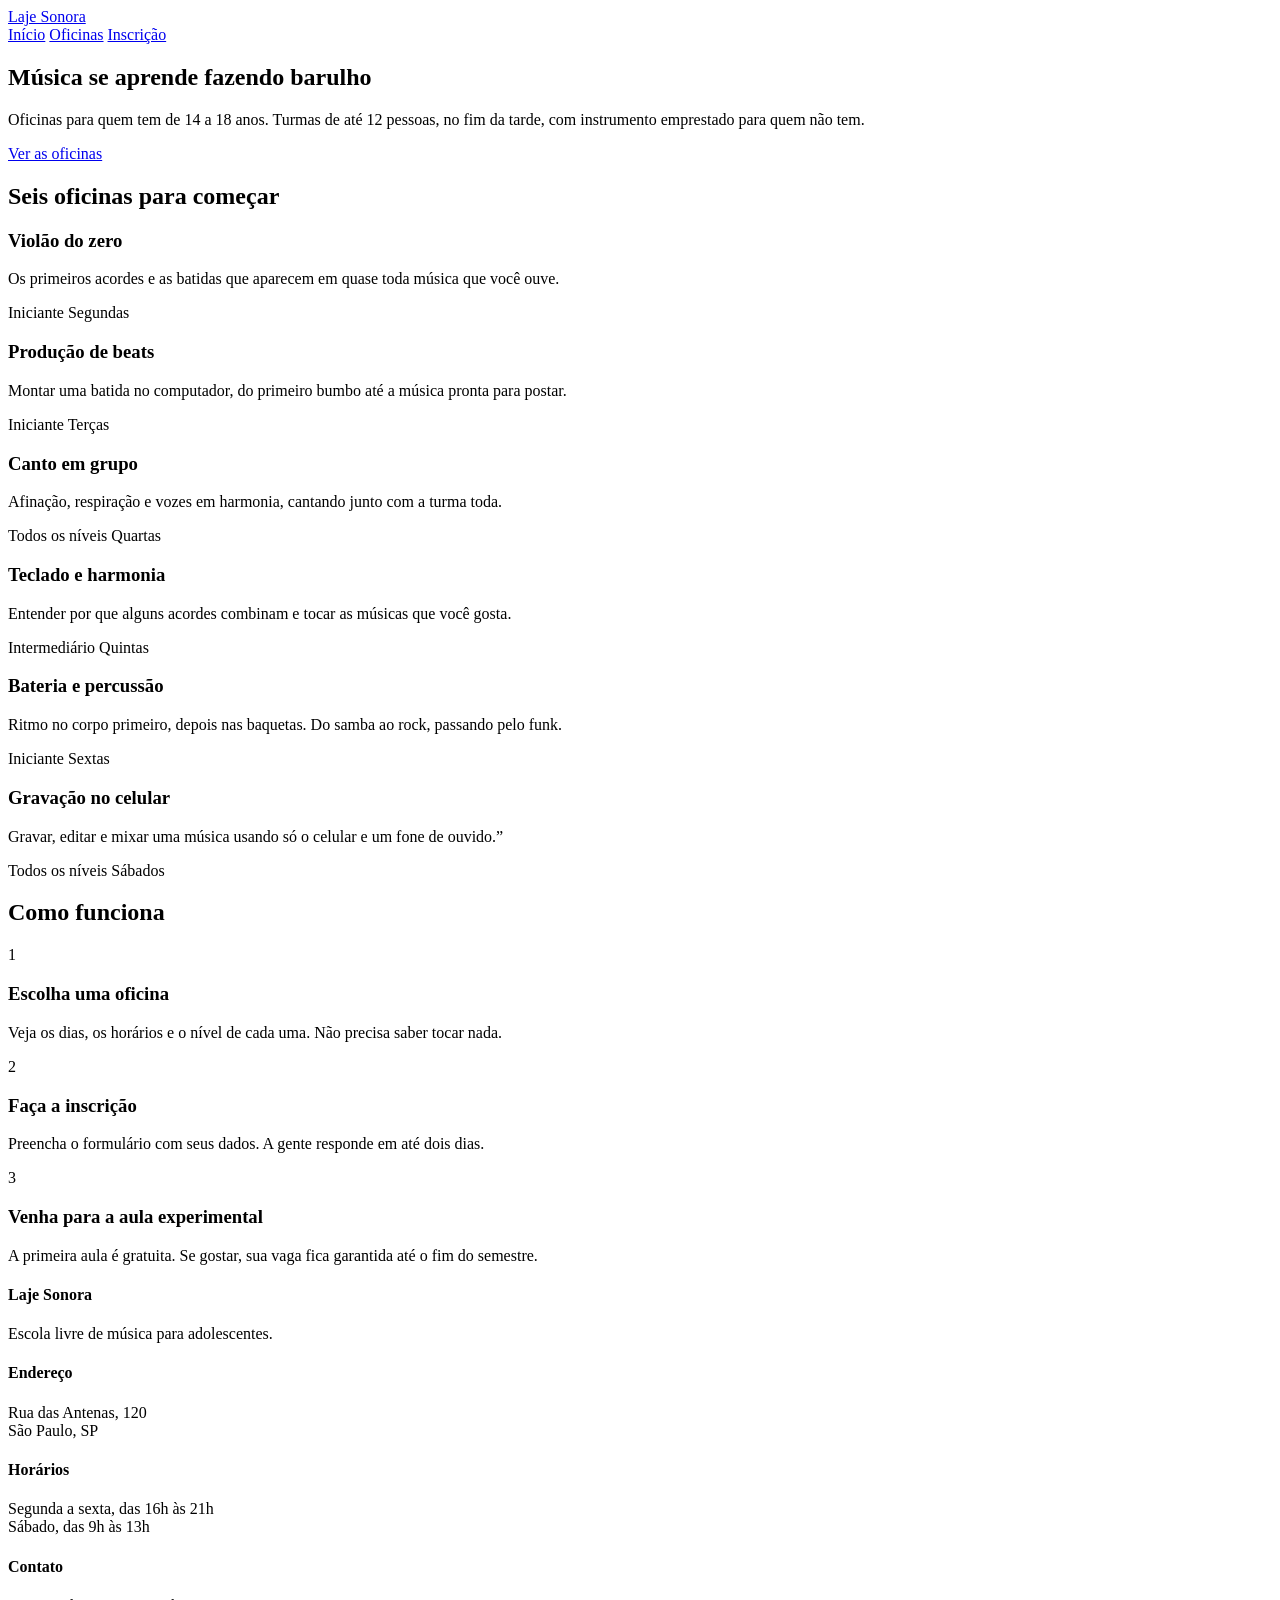
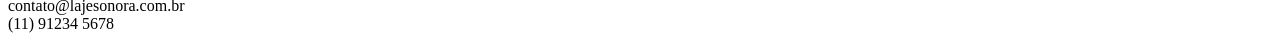
==== index.html @ 552fb688 "Initial commit" ====
<!DOCTYPE html>
<html lang="pt-BR">
<head>
    <meta charset="UTF-8">
    <meta name="viewport" content="width=device-width, initial-scale=1.0">
    <link rel="preconnect" href="https://fonts.googleapis.com">
    <link rel="preconnect" href="https://fonts.gstatic.com" crossorigin>
    <link href="https://fonts.googleapis.com/css2?family=Archivo:ital,wght@0,100..900;1,100..900&family=Big+Shoulders:opsz,wght@10..72,100..900&display=swap" rel="stylesheet">
    <link rel="stylesheet" href="index.css">
    <title>Laje Sonora | Início</title>
</head>
<body>
    <header class="conteudo topo">
        <a href="index.html" class="logo">Laje Sonora</a>
        <nav class="menu">
            <a href="index.html" class="atual">Início</a>
            <a href="oficinas.html">Oficinas</a>
            <a href="inscricao.html">Inscrição</a>
        </nav>
    </header>

    <main>
        <section class="conteudo cartazes">

            <div class="cartaz cartaz-principal">
                <h1>Música se aprende fazendo barulho</h1>
            </div>

            <div class="cartaz cartaz-lateral">
                <p>Oficinas para quem tem de 14 a 18 anos. Turmas de até 12 pessoas, no fim da tarde, com instrumento emprestado para quem não tem.</p>
                <a href="oficinas.html" class="botao">Ver as oficinas</a>
            </div>

        </section>

        <section class="conteudo secao">
            <h2 class="titulo-secao">Seis oficinas para começar</h2>
            
            <div class="cards">
                <article class="card">
                    <div class="foto foto-azul">
                    </div>
                    <div class="card-texto">
                        <h3>Violão do zero</h3>
                        <p>Os primeiros acordes e as batidas que aparecem em quase toda música que você ouve.</p>
                        <div class="card-info">
                            <span>Iniciante</span>
                            <span>Segundas</span>
                        </div>
                    </div>
                </article>

                <article class="card">
                    <div class="foto-amarela">
                    </div>
                    <div class="card-texto">
                        <h3>Produção de beats</h3>
                        <p>Montar uma batida no computador, do primeiro bumbo até a música pronta para postar.</p>
                        <div class="card-info">
                            <span>Iniciante</span>
                            <span>Terças</span>
                        </div>
                    </div>
                </article>

                <article class="card">
                    <div class="foto-tinta">
                    </div>
                    <div class="card-texto">
                        <h3>Canto em grupo</h3>
                        <p>Afinação, respiração e vozes em harmonia, cantando junto com a turma toda.</p>
                        <div class="card-info">
                            <span>Todos os níveis</span>
                            <span>Quartas</span>
                        </div>
                    </div>
                </article>

                <article class="card">
                    <div class="foto">
                    </div>
                    <div class="card-texto">
                        <h3>Teclado e harmonia</h3>
                        <p>Entender por que alguns acordes combinam e tocar as músicas que você gosta.</p>
                        <div class="card-info">
                            <span>Intermediário</span>
                            <span>Quintas</span>
                        </div>
                    </div>
                </article>

                <article class="card">
                    <div class="foto-azul">
                    </div>
                    <div class="card-texto">
                        <h3>Bateria e percussão</h3>
                        <p>Ritmo no corpo primeiro, depois nas baquetas. Do samba ao rock, passando pelo funk.</p>
                        <div class="card-info">
                            <span>Iniciante</span>
                            <span>Sextas</span>
                        </div>
                    </div>
                </article>

                <article class="card">
                    <div class="foto-amarela">
                    </div>
                    <div class="card-texto">
                        <h3>Gravação no celular</h3>
                        <p>Gravar, editar e mixar uma música usando só o celular e um fone de ouvido.”</p>
                        <div class="card-info">
                            <span>Todos os níveis</span>
                            <span>Sábados</span>
                        </div>
                    </div>
                </article>
            </div>

            <section class="conteudo secao">
                <h2 class="titulo-secao">Como funciona</h2>

                <div class="passos">
                    <div class="passo">
                        <p class="passo-numero">1</p>
                        <h3>Escolha uma oficina</h3>
                        <p>Veja os dias, os horários e o nível de cada uma. Não precisa saber tocar nada.</p>
                    </div>

                    <div class="passo">
                        <p class="passo-numero">2</p>
                        <h3>Faça a inscrição</h3>
                        <p>Preencha o formulário com seus dados. A gente responde em até dois dias.</p>
                    </div>

                    <div class="passo">
                        <p class="passo-numero">3</p>
                        <h3>Venha para a aula experimental</h3>
                        <p>A primeira aula é gratuita. Se gostar, sua vaga fica garantida até o fim do semestre.</p>
                    </div>
                </div>
            </section>
        </section>
    </main>

    <footer class="rodape">
        <div class="conteudo rodape-colunas">

            <div class="rodape-coluna">
                <h4>Laje Sonora</h4>
                <p>Escola livre de música para adolescentes.</p>
            </div>
            
            <div class="rodape-coluna">
                <h4>Endereço</h4>
                <p>Rua das Antenas, 120<br> São Paulo, SP</p>
            </div>
            
            <div class="rodape-coluna">
                <h4>Horários</h4>
                <p>Segunda a sexta, das 16h às 21h<br> Sábado, das 9h às 13h</p>
            </div>

            <div class="rodape-coluna">
                <h4>Contato</h4>
                <p>contato@lajesonora.com.br<br> (11) 91234 5678</p>
            </div>
        </div>
    </footer>
</body>
</html>
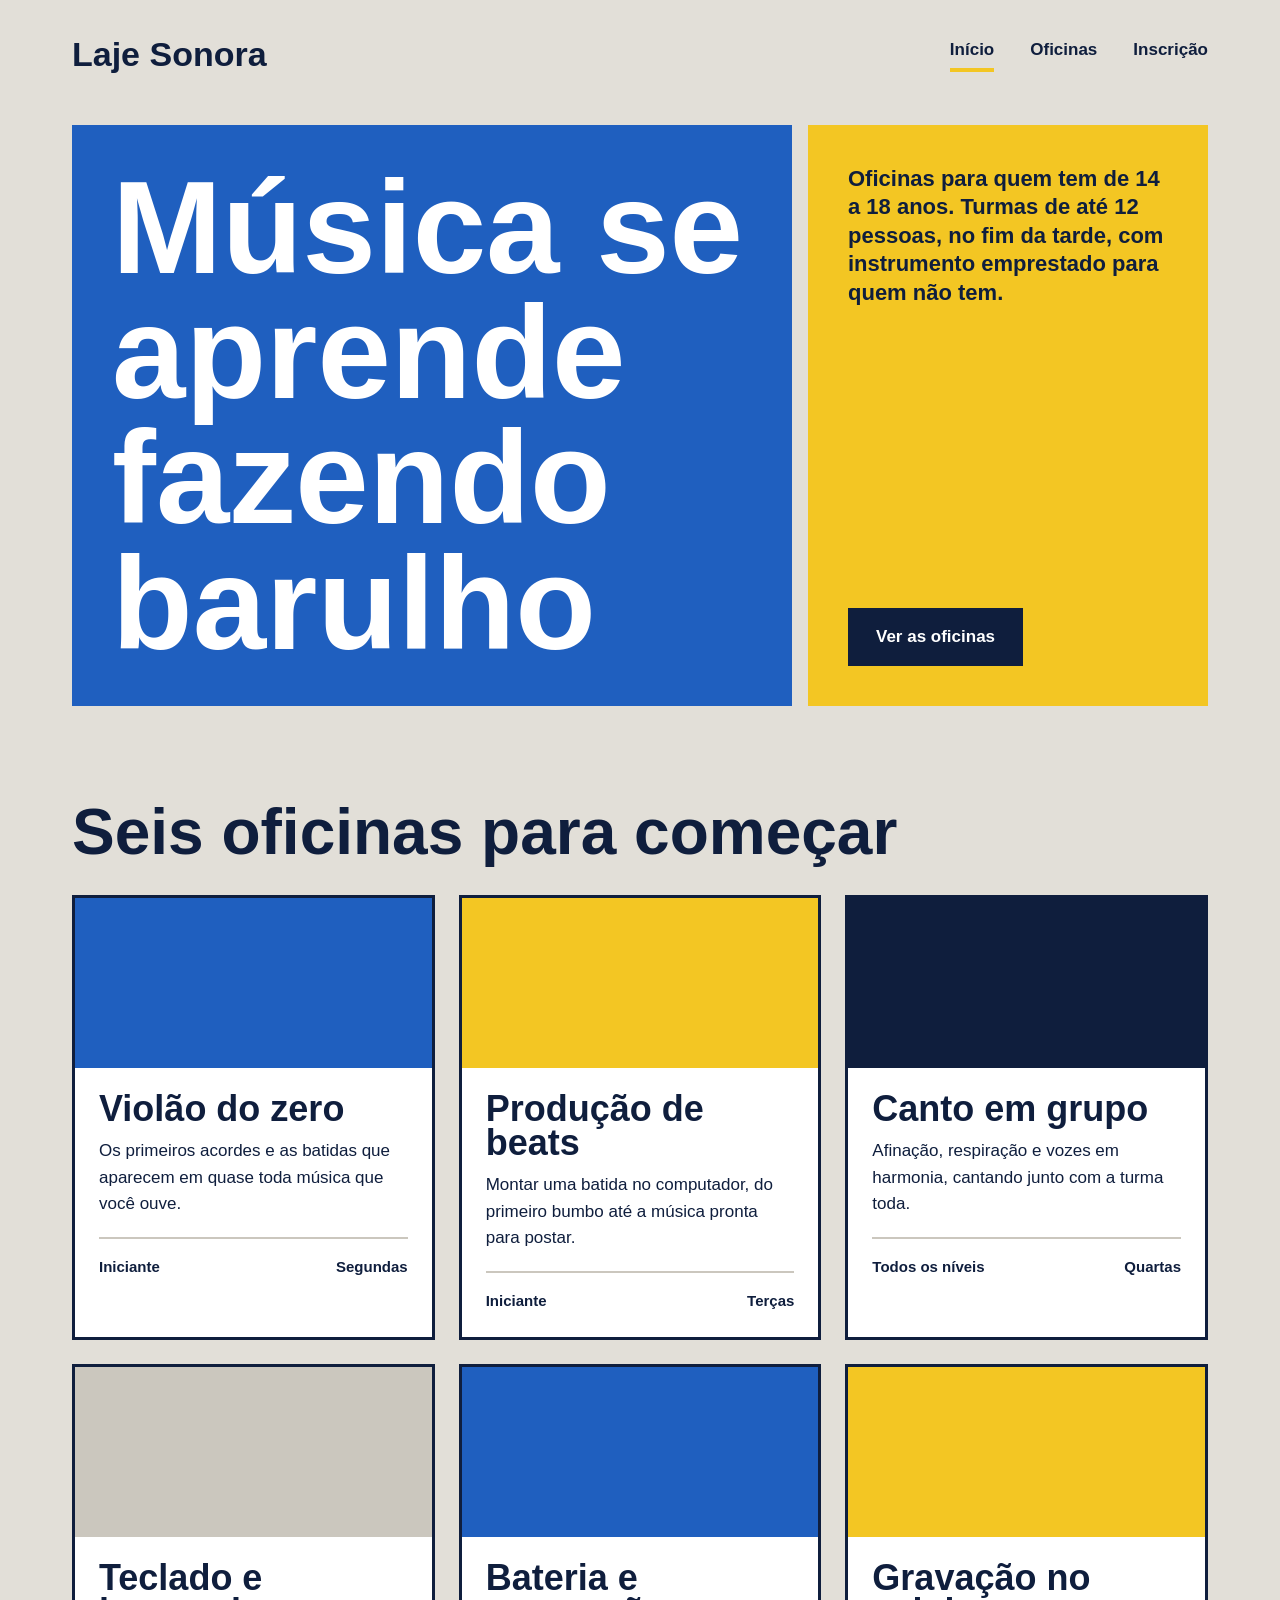
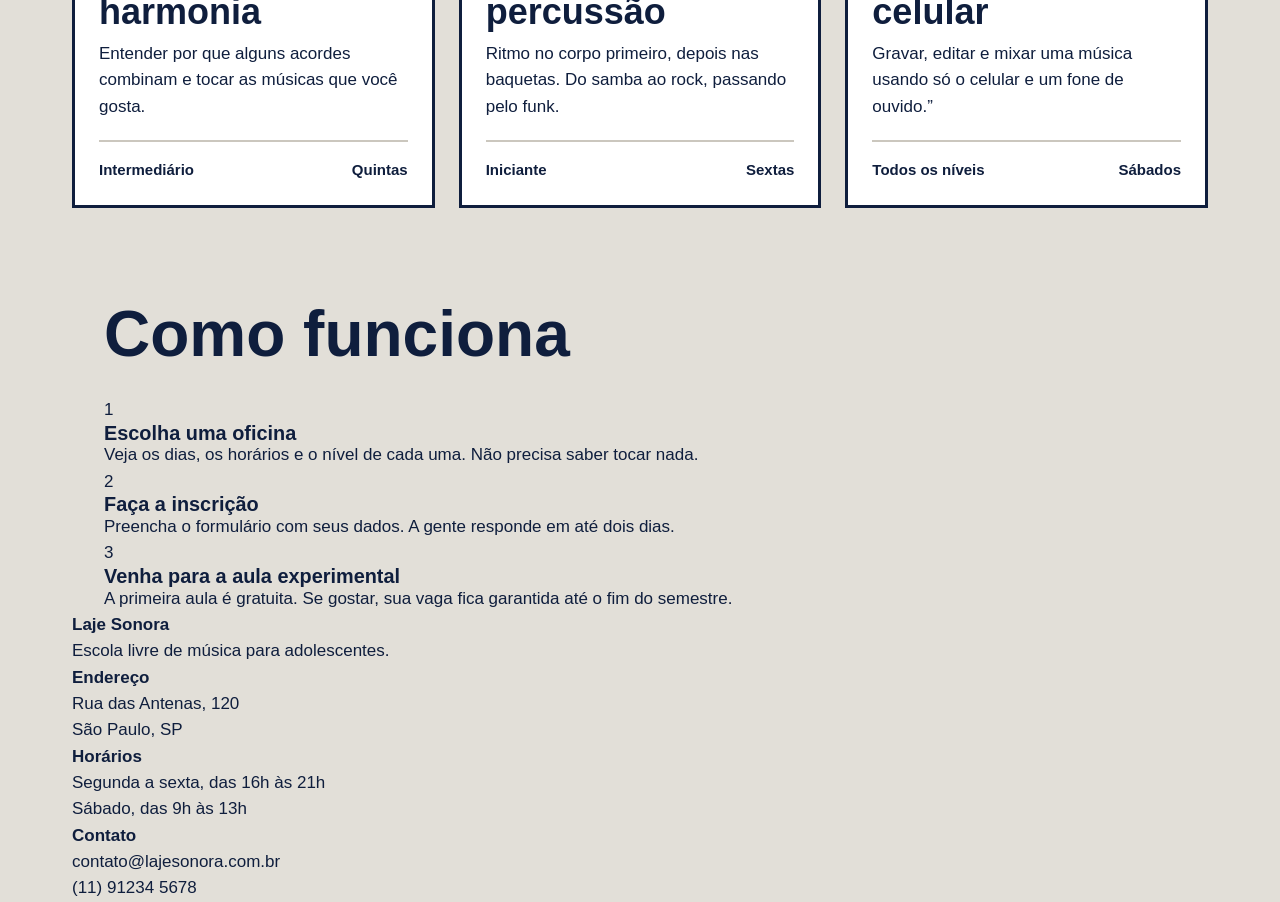
==== commit fbf2dce4: "Cards das oficinas" ====
--- a/index.html
+++ b/index.html
@@ -51,7 +51,7 @@
                 </article>
 
                 <article class="card">
-                    <div class="foto-amarela">
+                    <div class="foto foto-amarela">
                     </div>
                     <div class="card-texto">
                         <h3>Produção de beats</h3>
@@ -64,7 +64,7 @@
                 </article>
 
                 <article class="card">
-                    <div class="foto-tinta">
+                    <div class="foto foto-tinta">
                     </div>
                     <div class="card-texto">
                         <h3>Canto em grupo</h3>
@@ -90,7 +90,7 @@
                 </article>
 
                 <article class="card">
-                    <div class="foto-azul">
+                    <div class="foto foto-azul">
                     </div>
                     <div class="card-texto">
                         <h3>Bateria e percussão</h3>
@@ -103,7 +103,7 @@
                 </article>
 
                 <article class="card">
-                    <div class="foto-amarela">
+                    <div class="foto foto-amarela">
                     </div>
                     <div class="card-texto">
                         <h3>Gravação no celular</h3>
--- a/index.css
+++ b/index.css
@@ -0,0 +1,173 @@
+* {
+    margin: 0;
+    padding: 0;
+    box-sizing: border-box;
+}
+
+:root {
+    --concreto: #E2DFD8;
+    --concreto-escuro: #CBC7BE;
+    --tinta: #0F1E3D;
+    --caixa-dagua: #1F5FBF;
+    --fita: #F3C623;
+    --branco: #FFFFFF;
+
+    --fonte-cartaz: "Big Shoulders", "Arial Narrow", sans-serif;
+    --font-texto: "Archivo", Arial, sans-serif;
+}
+
+body {
+    background-color: var(--concreto);
+    color: var(--tinta);
+    font-family: var(--font-texto);
+    font-size: 17px;
+    line-height: 1.55;
+    a {
+        color: inherit;
+    }
+}
+
+h1, h2, h3 {
+    font-family: var(--fonte-cartaz);
+    font-weight: 900;
+    line-height: 0.95;
+}
+
+.conteudo {
+    max-width: 1200px;
+    margin-inline: auto;
+    padding-inline: 32px;
+}
+
+.topo {
+    padding-block: 28px;
+    display: flex;
+    justify-content: space-between;
+    align-items: center;
+}
+
+.logo {
+    font-family: var(--fonte-cartaz);
+    font-size: 34px;
+    font-weight: 900;
+    text-decoration: none;
+}
+
+.menu {
+    display: flex;
+    gap: 36px;
+
+    a {
+        font-weight: 600;
+        text-decoration: none;
+        padding-bottom: 4px;
+        border-bottom: 4px solid transparent;
+    }
+    a:hover {
+        border-bottom-color: var(--tinta);
+    }
+    a.atual {
+        border-bottom-color: var(--fita);
+    }
+}
+
+.cartazes {
+    margin-top: 16px;
+    display: flex;
+    gap: 16px;
+}
+.cartaz {
+    padding: 40px;
+}
+
+.cartaz-principal {
+    background-color: var(--caixa-dagua);
+    color: var(--branco);
+    flex: 2;
+    h1 {
+        font-size: 132px;
+        max-width: 9ch;
+    }
+}
+
+.cartaz-lateral {
+    background-color: var(--fita);
+    flex: 1;
+    display: flex;
+    flex-direction: column;
+    justify-content: space-between;
+    gap: 32px;
+    align-items: flex-start;
+    p {
+        font-size: 22px;
+        font-weight: 600;
+        line-height: 1.3;
+    }
+}
+
+.botao {
+    background-color: var(--tinta);
+    color: var(--branco);
+    font-weight: 700;
+    text-decoration: none;
+    padding: 16px 28px;
+    border: none;
+    font-family: var(--font-texto);
+    font-size: 17px;
+    cursor: pointer;
+    
+}
+
+.botao:hover {
+    background-color: var(--caixa-dagua);
+}
+
+.secao {
+    margin-top: 96px;
+}
+
+.titulo-secao {
+    font-size: 64px;
+    margin-bottom: 32px;
+}
+
+.cards {
+    display: flex;
+    flex-wrap: wrap;
+    gap: 24px;
+}
+
+.card {
+    background-color: var(--branco);
+    border: 3px solid var(--tinta);
+    flex: 1 1 340px;
+    h3 {
+        font-size: 36px;
+        margin-bottom: 12px;
+    }
+    .foto {
+        height: 170px;
+        background-color: var(--concreto-escuro);
+    }
+    .foto-azul {
+        background-color: var(--caixa-dagua);
+    }
+    .foto-amarela {
+        background-color: var(--fita);
+    }
+    .foto-tinta {
+        background-color: var(--tinta);
+    }
+}
+.card-texto {
+    padding: 24px;
+}
+.card-info {
+    margin-top: 20px;
+    padding-top: 16px;
+    border-top: 2px solid var(--concreto-escuro);
+    font-weight: 600;
+    font-size: 15px;
+    display: flex;
+    justify-content: space-between;
+}
